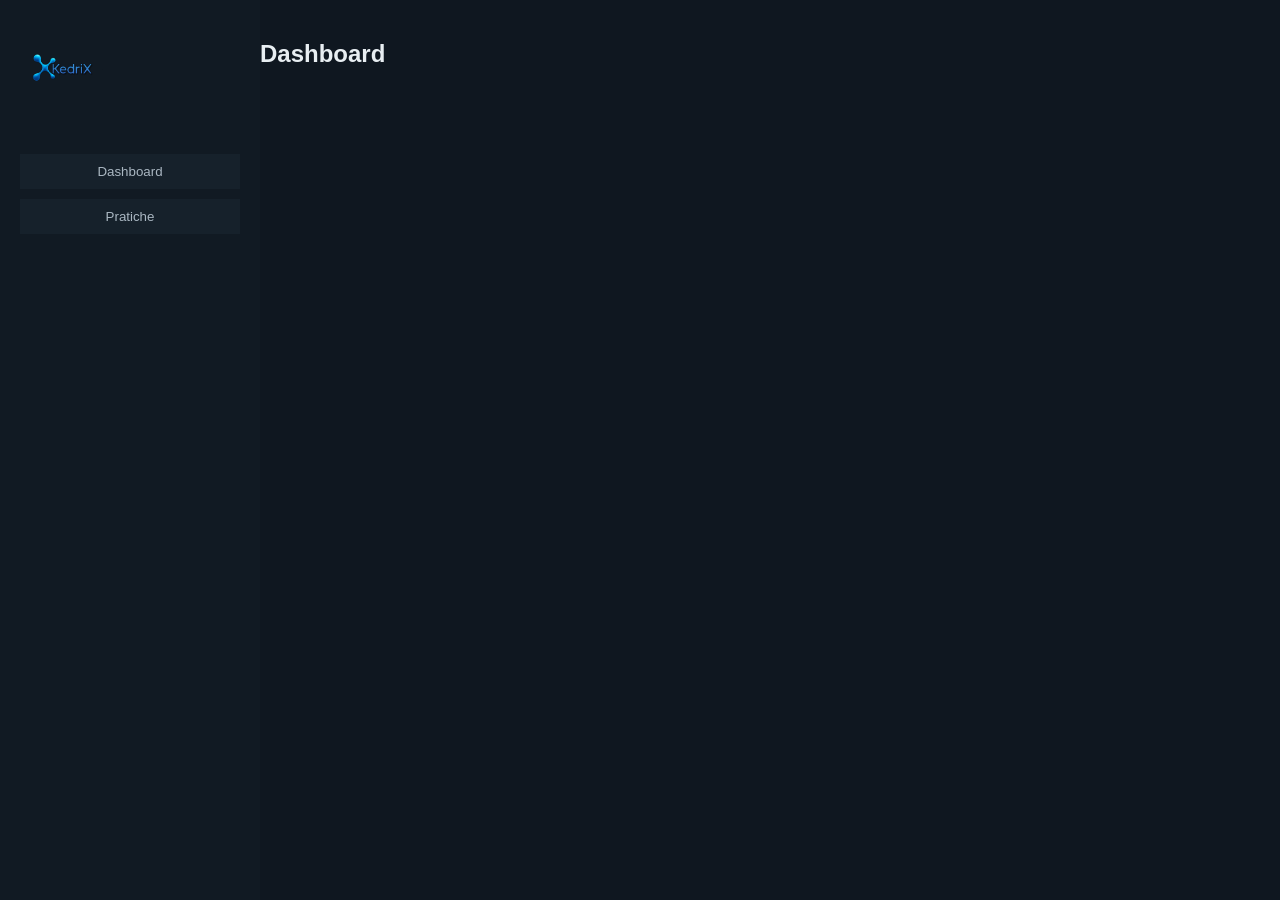
==== public/index.html @ 3a627d52 "Add files via upload" ====
<!DOCTYPE html>
<html lang="it">
<head>
<meta charset="UTF-8">
<meta name="viewport" content="width=device-width, initial-scale=1">
<title>LogiWise</title>
<link rel="manifest" href="./manifest.json">
<link rel="stylesheet" href="./style.css">
</head>
<body>
<div id="app">
  <aside class="sidebar">
    <img src="../brand/kedrix.svg" class="logo">
    <nav>
      <button data-route="dashboard">Dashboard</button>
      <button data-route="practices">Pratiche</button>
    </nav>
  </aside>
  <main id="main"></main>
</div>
<script src="./app.js"></script>
</body>
</html>
---- public/style.css ----
body { margin:0; font-family:Arial; background:#0F1720; color:#E8EEF2; }
.sidebar { width:220px; position:fixed; height:100%; background:#111A23; padding:20px; }
.logo { width:100px; margin-bottom:20px; }
button { display:block; width:100%; margin:10px 0; padding:10px; background:#16212B; color:#AAB7C2; border:none; cursor:pointer; }
button:hover { background:#3C7A89; color:white; }
main { margin-left:240px; padding:20px; }
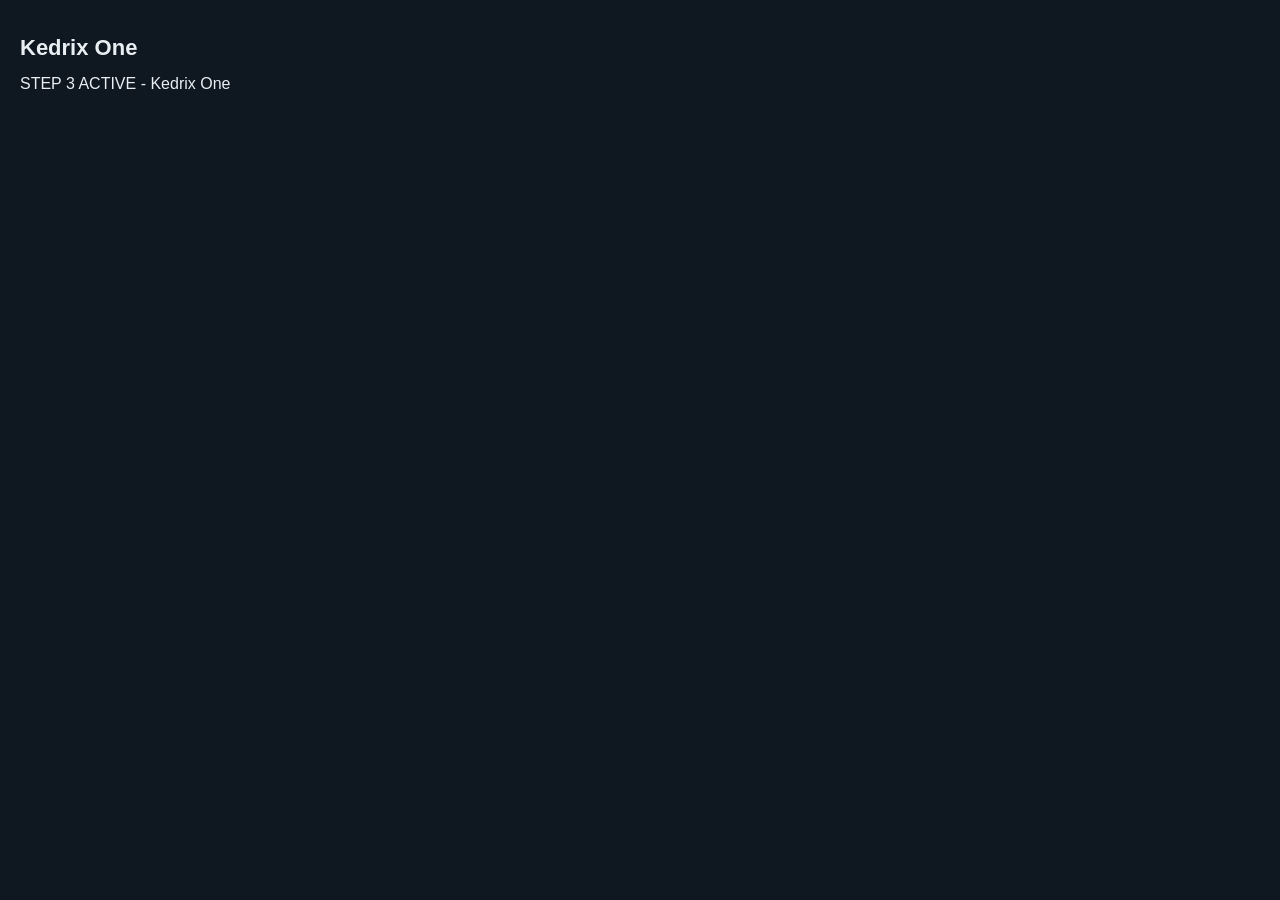
==== commit 0410f452: "Add files via upload" ====
--- a/public/index.html
+++ b/public/index.html
@@ -1,24 +1,26 @@
-
 <!DOCTYPE html>
 <html lang="it">
 <head>
 <meta charset="UTF-8">
-<meta name="viewport" content="width=device-width, initial-scale=1">
-<title>LogiWise</title>
-<link rel="manifest" href="./manifest.json">
+<meta name="viewport" content="width=device-width, initial-scale=1.0">
+<title>Kedrix One</title>
 <link rel="stylesheet" href="./style.css">
 </head>
 <body>
+
 <div id="app">
-  <aside class="sidebar">
-    <img src="../brand/kedrix.svg" class="logo">
-    <nav>
-      <button data-route="dashboard">Dashboard</button>
-      <button data-route="practices">Pratiche</button>
-    </nav>
-  </aside>
-  <main id="main"></main>
+  <h1>Kedrix One</h1>
+  <div id="mainContent"></div>
 </div>
-<script src="./app.js"></script>
+
+<div id="appToastRegion"></div>
+
+<script src="./js/storage.js"></script>
+<script src="./js/data.js"></script>
+<script src="./js/utils.js"></script>
+<script src="./js/wisemind.js"></script>
+<script src="./js/templates.js"></script>
+<script src="./js/app.js"></script>
+
 </body>
 </html>
--- a/public/style.css
+++ b/public/style.css
@@ -1,7 +1,2 @@
-
-body { margin:0; font-family:Arial; background:#0F1720; color:#E8EEF2; }
-.sidebar { width:220px; position:fixed; height:100%; background:#111A23; padding:20px; }
-.logo { width:100px; margin-bottom:20px; }
-button { display:block; width:100%; margin:10px 0; padding:10px; background:#16212B; color:#AAB7C2; border:none; cursor:pointer; }
-button:hover { background:#3C7A89; color:white; }
-main { margin-left:240px; padding:20px; }
+body{background:#0f1720;color:#e8eef2;font-family:Arial;margin:0;padding:20px}
+h1{font-size:22px}
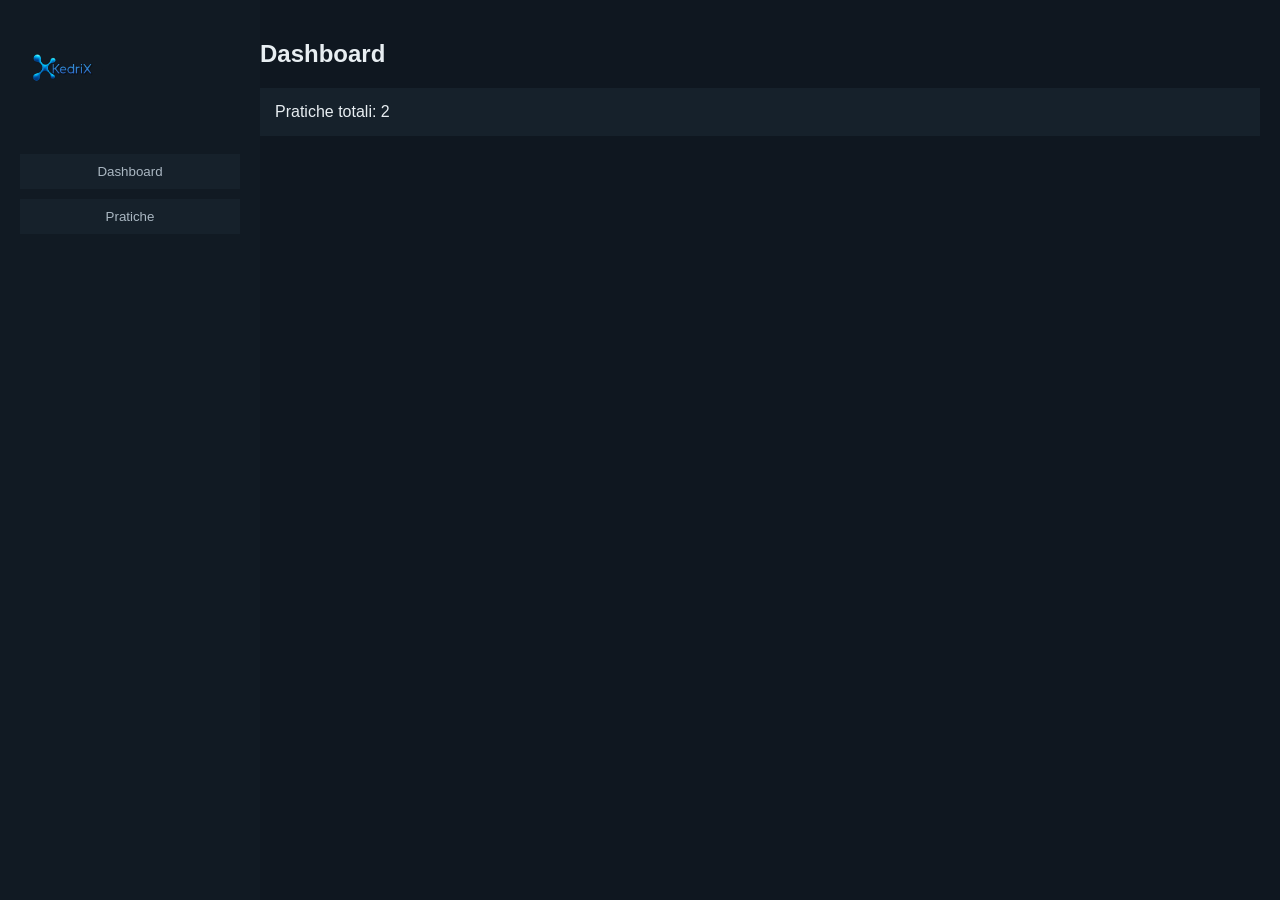
==== commit 1e3874d2: "Add files via upload" ====
--- a/public/index.html
+++ b/public/index.html
@@ -3,24 +3,20 @@
 <head>
 <meta charset="UTF-8">
 <meta name="viewport" content="width=device-width, initial-scale=1.0">
-<title>Kedrix One</title>
+<title>LogiWise</title>
 <link rel="stylesheet" href="./style.css">
 </head>
 <body>
-
 <div id="app">
-  <h1>Kedrix One</h1>
-  <div id="mainContent"></div>
+<aside class="sidebar">
+<img src="../brand/kedrix.svg" class="logo">
+<nav>
+<button data-route="dashboard">Dashboard</button>
+<button data-route="practices">Pratiche</button>
+</nav>
+</aside>
+<main id="main"></main>
 </div>
-
-<div id="appToastRegion"></div>
-
-<script src="./js/storage.js"></script>
-<script src="./js/data.js"></script>
-<script src="./js/utils.js"></script>
-<script src="./js/wisemind.js"></script>
-<script src="./js/templates.js"></script>
-<script src="./js/app.js"></script>
-
+<script src="./app.js"></script>
 </body>
-</html>
+</html>
--- a/public/style.css
+++ b/public/style.css
@@ -1,2 +1,7 @@
-body{background:#0f1720;color:#e8eef2;font-family:Arial;margin:0;padding:20px}
-h1{font-size:22px}
+body{margin:0;font-family:Arial;background:#0F1720;color:#E8EEF2}
+.sidebar{width:220px;position:fixed;height:100%;background:#111A23;padding:20px}
+.logo{width:100px;margin-bottom:20px}
+button{display:block;width:100%;margin:10px 0;padding:10px;background:#16212B;color:#AAB7C2;border:none;cursor:pointer}
+button:hover{background:#3C7A89;color:white}
+main{margin-left:240px;padding:20px}
+.card{background:#16212B;padding:15px;margin-bottom:10px}
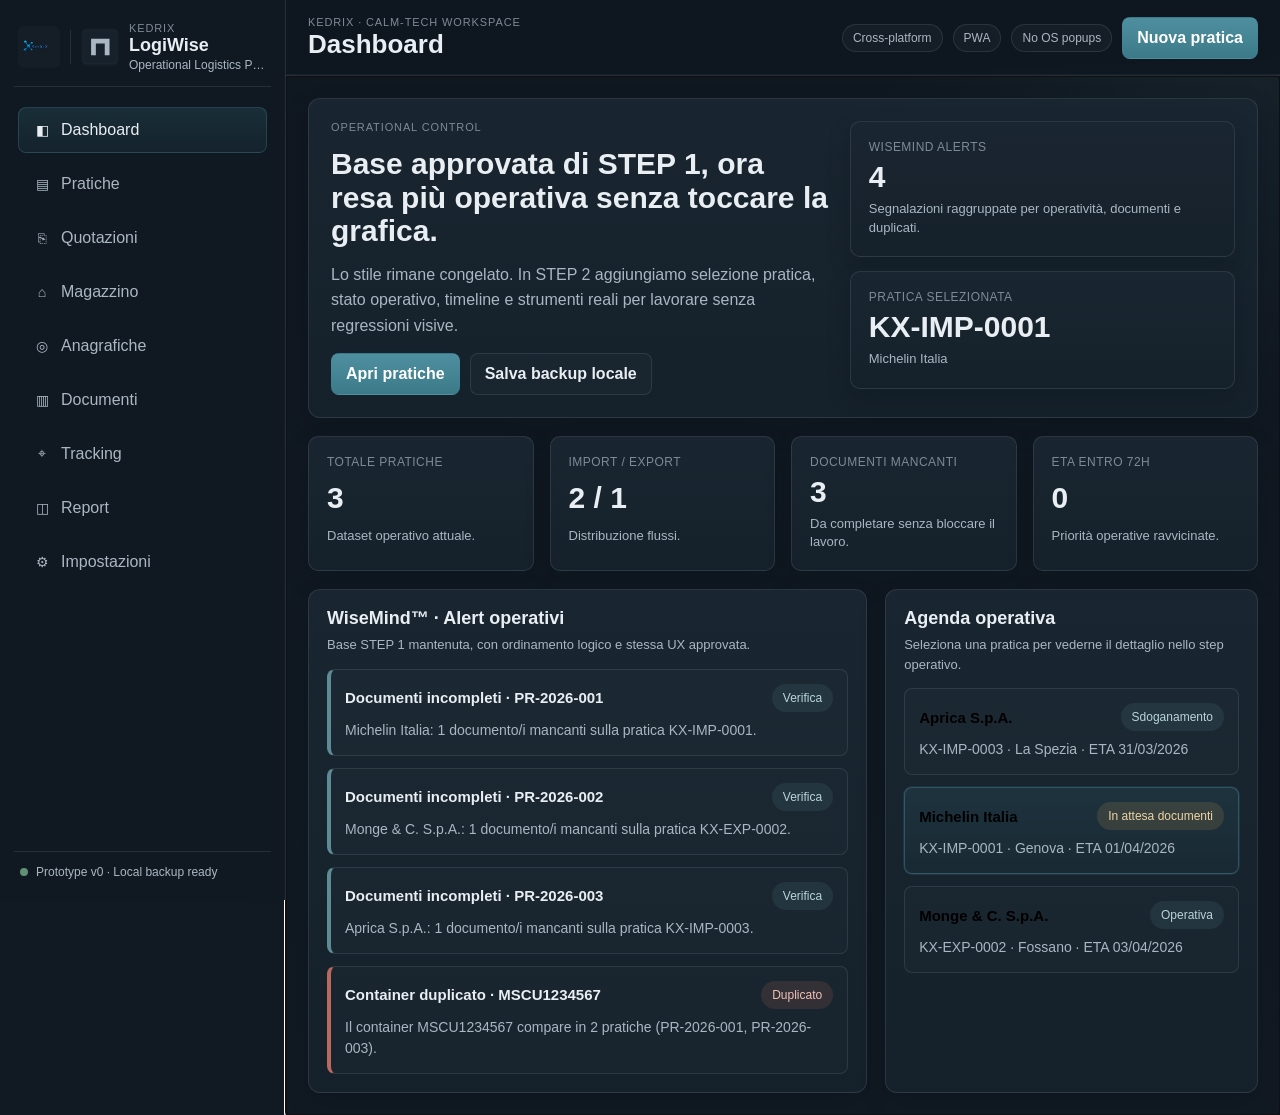
==== commit c0459768: "Add files via upload" ====
--- a/public/index.html
+++ b/public/index.html
@@ -1,22 +1,102 @@
 <!DOCTYPE html>
 <html lang="it">
 <head>
-<meta charset="UTF-8">
-<meta name="viewport" content="width=device-width, initial-scale=1.0">
-<title>LogiWise</title>
-<link rel="stylesheet" href="./style.css">
+  <meta charset="UTF-8" />
+  <meta name="viewport" content="width=device-width, initial-scale=1, viewport-fit=cover" />
+  <title>LogiWise | Kedrix</title>
+  <meta name="description" content="LogiWise by Kedrix - Logistics operating platform prototype." />
+  <meta name="theme-color" content="#111A23" />
+  <meta name="apple-mobile-web-app-capable" content="yes" />
+  <meta name="apple-mobile-web-app-status-bar-style" content="default" />
+  <link rel="manifest" href="./manifest.json" />
+  <link rel="icon" type="image/svg+xml" href="../brand/kedrix.svg" />
+  <link rel="stylesheet" href="./style.css" />
 </head>
 <body>
-<div id="app">
-<aside class="sidebar">
-<img src="../brand/kedrix.svg" class="logo">
-<nav>
-<button data-route="dashboard">Dashboard</button>
-<button data-route="practices">Pratiche</button>
-</nav>
-</aside>
-<main id="main"></main>
-</div>
-<script src="./app.js"></script>
+  <div class="app-shell">
+    <aside id="sidebar" class="sidebar" aria-label="Navigazione principale">
+      <div class="sidebar-brand">
+        <div class="brand-stack">
+          <img src="../brand/kedrix.svg" alt="Kedrix" class="brand-kedrix" width="42" height="42" />
+          <div class="brand-divider" aria-hidden="true"></div>
+          <img src="../brand/logiwise-placeholder.svg" alt="LogiWise placeholder" class="brand-logiwise" width="38" height="38" />
+          <div class="brand-text">
+            <div class="brand-company">Kedrix</div>
+            <div class="brand-product">LogiWise</div>
+            <div class="brand-subtitle">Operational Logistics Platform</div>
+          </div>
+        </div>
+        <button id="sidebarCloseBtn" class="icon-button mobile-only" type="button" aria-label="Chiudi menu">✕</button>
+      </div>
+
+      <nav class="nav-grid" aria-label="Moduli applicazione">
+        <button class="nav-tab active" data-route="dashboard" type="button"><span class="nav-icon">◧</span><span>Dashboard</span></button>
+        <button class="nav-tab" data-route="practices" type="button"><span class="nav-icon">▤</span><span>Pratiche</span></button>
+        <button class="nav-tab" data-route="quotes" type="button"><span class="nav-icon">⎘</span><span>Quotazioni</span></button>
+        <button class="nav-tab" data-route="warehouse" type="button"><span class="nav-icon">⌂</span><span>Magazzino</span></button>
+        <button class="nav-tab" data-route="contacts" type="button"><span class="nav-icon">◎</span><span>Anagrafiche</span></button>
+        <button class="nav-tab" data-route="documents" type="button"><span class="nav-icon">▥</span><span>Documenti</span></button>
+        <button class="nav-tab" data-route="tracking" type="button"><span class="nav-icon">⌖</span><span>Tracking</span></button>
+        <button class="nav-tab" data-route="reports" type="button"><span class="nav-icon">◫</span><span>Report</span></button>
+        <button class="nav-tab" data-route="settings" type="button"><span class="nav-icon">⚙</span><span>Impostazioni</span></button>
+      </nav>
+
+      <div class="sidebar-footer">
+        <div class="sidebar-status">
+          <span class="status-dot"></span>
+          <span>Prototype v0 · Local backup ready</span>
+        </div>
+      </div>
+    </aside>
+
+    <div id="sidebarBackdrop" class="sidebar-backdrop" hidden></div>
+
+    <div class="workspace">
+      <header class="topbar">
+        <div class="topbar-left">
+          <button id="sidebarOpenBtn" class="icon-button mobile-only" type="button" aria-label="Apri menu">☰</button>
+          <div>
+            <div class="eyebrow">Kedrix · Calm-tech workspace</div>
+            <h1 id="pageTitle" class="page-title">Dashboard</h1>
+          </div>
+        </div>
+
+        <div class="topbar-right">
+          <div class="topbar-pills">
+            <span class="soft-pill">Cross-platform</span>
+            <span class="soft-pill">PWA</span>
+            <span class="soft-pill">No OS popups</span>
+          </div>
+          <button id="quickAddBtn" class="primary-button" type="button">Nuova pratica</button>
+        </div>
+      </header>
+
+      <main id="mainContent" class="main-content" tabindex="-1" aria-live="polite"></main>
+    </div>
+  </div>
+
+  <section id="appToastRegion" class="toast-region" aria-live="polite" aria-atomic="true"></section>
+
+  <template id="emptyModuleTemplate">
+    <section class="view-stack">
+      <section class="hero-panel">
+        <div class="hero-content">
+          <span class="eyebrow">Module planned</span>
+          <h2 class="hero-title">Modulo in roadmap</h2>
+          <p class="hero-text">
+            Questo modulo è predisposto a livello di navigazione, stile e architettura.
+            In STEP 1 non viene implementata la logica operativa per mantenere il rilascio pulito,
+            testabile e senza regressioni.
+          </p>
+          <div class="action-row">
+            <button class="primary-button" type="button" data-action-route="dashboard">Torna alla dashboard</button>
+            <button class="secondary-button" type="button" data-action-route="practices">Apri pratiche</button>
+          </div>
+        </div>
+      </section>
+    </section>
+  </template>
+
+  <script src="./app.js"></script>
 </body>
-</html>+</html>
--- a/public/style.css
+++ b/public/style.css
@@ -1,7 +1,827 @@
-body{margin:0;font-family:Arial;background:#0F1720;color:#E8EEF2}
-.sidebar{width:220px;position:fixed;height:100%;background:#111A23;padding:20px}
-.logo{width:100px;margin-bottom:20px}
-button{display:block;width:100%;margin:10px 0;padding:10px;background:#16212B;color:#AAB7C2;border:none;cursor:pointer}
-button:hover{background:#3C7A89;color:white}
-main{margin-left:240px;padding:20px}
-.card{background:#16212B;padding:15px;margin-bottom:10px}
+:root {
+  --bg: #0F1720;
+  --bg-alt: #111A23;
+  --panel: #16212B;
+  --panel-2: #1A2631;
+  --panel-3: #20303C;
+  --line: rgba(168, 183, 194, 0.14);
+  --line-strong: rgba(168, 183, 194, 0.22);
+
+  --text: #E8EEF2;
+  --text-soft: #AAB7C2;
+  --text-muted: #7E8B97;
+
+  --accent: #3C7A89;
+  --accent-2: #4E8F9F;
+  --accent-soft: rgba(60, 122, 137, 0.16);
+
+  --success: #5F8F76;
+  --warning: #C79A52;
+  --danger: #B96A5F;
+  --info: #5E8C96;
+
+  --radius-sm: 8px;
+  --radius-md: 10px;
+  --radius-lg: 12px;
+
+  --shadow: 0 10px 24px rgba(7, 12, 18, 0.18);
+  --sidebar-width: 286px;
+
+  --font-ui: Inter, "Segoe UI", Roboto, Arial, sans-serif;
+  --fast: 180ms ease;
+}
+
+*,
+*::before,
+*::after { box-sizing: border-box; }
+
+html {
+  -webkit-text-size-adjust: 100%;
+  text-size-adjust: 100%;
+  scroll-behavior: smooth;
+}
+
+body {
+  margin: 0;
+  min-height: 100vh;
+  background:
+    radial-gradient(circle at top right, rgba(94, 140, 150, 0.10), transparent 24%),
+    linear-gradient(180deg, #0F1720 0%, #111A23 100%);
+  color: var(--text);
+  font-family: var(--font-ui);
+}
+
+button,
+input,
+select,
+textarea {
+  font: inherit;
+}
+
+button { cursor: pointer; }
+img { display: block; max-width: 100%; }
+[hidden] { display: none !important; }
+
+.app-shell { min-height: 100vh; }
+
+.sidebar {
+  position: fixed;
+  inset: 0 auto 0 0;
+  width: var(--sidebar-width);
+  background: rgba(17, 26, 35, 0.98);
+  border-right: 1px solid var(--line);
+  padding: 18px 14px;
+  display: flex;
+  flex-direction: column;
+  gap: 16px;
+  z-index: 50;
+  backdrop-filter: blur(10px);
+}
+
+.sidebar-brand {
+  display: flex;
+  justify-content: space-between;
+  align-items: flex-start;
+  gap: 10px;
+  padding: 4px 4px 14px;
+  border-bottom: 1px solid var(--line);
+}
+
+.brand-stack {
+  display: grid;
+  grid-template-columns: auto 1px auto 1fr;
+  align-items: center;
+  gap: 10px;
+  min-width: 0;
+}
+
+.brand-kedrix {
+  width: 42px;
+  height: 42px;
+  object-fit: contain;
+}
+
+.brand-divider {
+  width: 1px;
+  height: 34px;
+  background: var(--line);
+}
+
+.brand-logiwise {
+  width: 38px;
+  height: 38px;
+  object-fit: contain;
+}
+
+.brand-text {
+  min-width: 0;
+  display: grid;
+  gap: 2px;
+}
+
+.brand-company {
+  font-size: 11px;
+  text-transform: uppercase;
+  letter-spacing: 0.08em;
+  color: var(--text-muted);
+}
+
+.brand-product {
+  font-size: 18px;
+  font-weight: 700;
+  line-height: 1.1;
+}
+
+.brand-subtitle {
+  font-size: 12px;
+  color: var(--text-soft);
+  white-space: nowrap;
+  overflow: hidden;
+  text-overflow: ellipsis;
+}
+
+.nav-grid {
+  display: grid;
+  gap: 8px;
+  padding: 4px;
+}
+
+.nav-tab {
+  min-height: 46px;
+  width: 100%;
+  display: grid;
+  grid-template-columns: 18px 1fr;
+  gap: 10px;
+  align-items: center;
+  text-align: left;
+  padding: 0 14px;
+  border: 1px solid transparent;
+  border-radius: 8px;
+  background: transparent;
+  color: var(--text-soft);
+  transition:
+    background var(--fast),
+    border-color var(--fast),
+    color var(--fast),
+    transform var(--fast);
+}
+
+.nav-tab:hover,
+.nav-tab:focus-visible {
+  background: rgba(60, 122, 137, 0.10);
+  border-color: rgba(78, 143, 159, 0.24);
+  color: var(--text);
+  outline: none;
+  transform: translateX(2px);
+}
+
+.nav-tab.active {
+  background: linear-gradient(180deg, rgba(60, 122, 137, 0.22), rgba(60, 122, 137, 0.10));
+  border-color: rgba(78, 143, 159, 0.28);
+  color: var(--text);
+}
+
+.nav-icon {
+  display: inline-flex;
+  justify-content: center;
+  font-size: 14px;
+}
+
+.sidebar-footer {
+  margin-top: auto;
+  padding: 10px 6px 2px;
+  border-top: 1px solid var(--line);
+}
+
+.sidebar-status {
+  display: inline-flex;
+  align-items: center;
+  gap: 8px;
+  color: var(--text-soft);
+  font-size: 12px;
+}
+
+.status-dot {
+  width: 8px;
+  height: 8px;
+  background: var(--success);
+  border-radius: 999px;
+}
+
+.sidebar-backdrop {
+  position: fixed;
+  inset: 0;
+  background: rgba(10, 14, 18, 0.50);
+  z-index: 40;
+}
+
+.workspace {
+  margin-left: var(--sidebar-width);
+  min-height: 100vh;
+  display: flex;
+  flex-direction: column;
+}
+
+.topbar {
+  position: sticky;
+  top: 0;
+  z-index: 30;
+  min-height: 76px;
+  padding: 14px 22px;
+  display: flex;
+  align-items: center;
+  justify-content: space-between;
+  gap: 18px;
+  background: rgba(15, 23, 32, 0.92);
+  border-bottom: 1px solid var(--line);
+  backdrop-filter: blur(12px);
+}
+
+.topbar-left,
+.topbar-right,
+.topbar-pills {
+  display: flex;
+  align-items: center;
+  gap: 10px;
+  flex-wrap: wrap;
+}
+
+.eyebrow {
+  font-size: 11px;
+  text-transform: uppercase;
+  letter-spacing: 0.08em;
+  color: var(--text-muted);
+}
+
+.page-title {
+  margin: 2px 0 0;
+  font-size: 26px;
+  line-height: 1.1;
+  font-weight: 700;
+}
+
+.main-content {
+  padding: 22px;
+  width: 100%;
+}
+
+.view-stack {
+  display: grid;
+  gap: 18px;
+}
+
+.hero-panel,
+.panel,
+.stat-card,
+.table-panel,
+.form-panel,
+.toast,
+.empty-module {
+  background: linear-gradient(180deg, rgba(26, 38, 49, 0.96), rgba(22, 33, 43, 0.96));
+  border: 1px solid var(--line);
+  box-shadow: var(--shadow);
+}
+
+.hero-panel {
+  display: grid;
+  grid-template-columns: 1.3fr 1fr;
+  gap: 18px;
+  padding: 22px;
+  border-radius: 12px;
+}
+
+.hero-content,
+.hero-side {
+  display: grid;
+  gap: 14px;
+  align-content: start;
+}
+
+.hero-title {
+  margin: 0;
+  font-size: 30px;
+  line-height: 1.12;
+  font-weight: 700;
+}
+
+.hero-text {
+  margin: 0;
+  color: var(--text-soft);
+  line-height: 1.6;
+}
+
+.action-row {
+  display: flex;
+  align-items: center;
+  gap: 10px;
+  flex-wrap: wrap;
+}
+
+.stat-grid {
+  display: grid;
+  grid-template-columns: repeat(4, minmax(0, 1fr));
+  gap: 16px;
+}
+
+.stat-card {
+  border-radius: 10px;
+  padding: 18px;
+  display: grid;
+  gap: 8px;
+  min-height: 118px;
+}
+
+.stat-label {
+  font-size: 12px;
+  color: var(--text-muted);
+  text-transform: uppercase;
+  letter-spacing: 0.04em;
+}
+
+.stat-value {
+  font-size: 30px;
+  line-height: 1;
+  font-weight: 700;
+}
+
+.stat-hint {
+  color: var(--text-soft);
+  font-size: 13px;
+  line-height: 1.45;
+}
+
+.two-col {
+  display: grid;
+  grid-template-columns: 1.2fr 0.8fr;
+  gap: 18px;
+}
+
+.panel,
+.table-panel,
+.form-panel,
+.empty-module {
+  border-radius: 12px;
+  padding: 18px;
+}
+
+.panel-head {
+  display: flex;
+  justify-content: space-between;
+  align-items: flex-start;
+  gap: 12px;
+  margin-bottom: 14px;
+}
+
+.panel-title {
+  margin: 0;
+  font-size: 18px;
+  font-weight: 700;
+}
+
+.panel-subtitle {
+  margin: 6px 0 0;
+  color: var(--text-soft);
+  font-size: 13px;
+  line-height: 1.5;
+}
+
+.alert-list,
+.activity-list {
+  display: grid;
+  gap: 12px;
+}
+
+.alert-item,
+.activity-item {
+  border: 1px solid var(--line);
+  background: rgba(255,255,255,0.015);
+  border-radius: 8px;
+  padding: 14px;
+}
+
+.alert-item {
+  border-left-width: 4px;
+}
+
+.alert-item.info { border-left-color: var(--info); }
+.alert-item.warning { border-left-color: var(--warning); }
+.alert-item.danger { border-left-color: var(--danger); }
+.alert-item.success { border-left-color: var(--success); }
+
+.alert-top,
+.activity-top {
+  display: flex;
+  justify-content: space-between;
+  gap: 10px;
+  align-items: center;
+  flex-wrap: wrap;
+}
+
+.alert-title,
+.activity-title {
+  font-size: 15px;
+  font-weight: 700;
+}
+
+.alert-text,
+.activity-text {
+  margin-top: 8px;
+  color: var(--text-soft);
+  font-size: 14px;
+  line-height: 1.5;
+}
+
+.table-wrap {
+  width: 100%;
+  overflow-x: auto;
+  border: 1px solid var(--line);
+  border-radius: 8px;
+}
+
+.table {
+  width: 100%;
+  min-width: 900px;
+  border-collapse: collapse;
+}
+
+.table th,
+.table td {
+  padding: 14px 14px;
+  text-align: left;
+  border-bottom: 1px solid var(--line);
+  vertical-align: top;
+}
+
+.table th {
+  font-size: 12px;
+  text-transform: uppercase;
+  letter-spacing: 0.05em;
+  color: var(--text-muted);
+  background: rgba(255,255,255,0.02);
+}
+
+.table td {
+  font-size: 14px;
+  color: var(--text);
+}
+
+.table tr:last-child td { border-bottom: none; }
+
+.form-grid {
+  display: grid;
+  grid-template-columns: repeat(2, minmax(0,1fr));
+  gap: 14px;
+}
+
+.field {
+  display: grid;
+  gap: 8px;
+}
+
+.field.full { grid-column: 1 / -1; }
+
+.field label {
+  font-size: 13px;
+  color: var(--text-soft);
+  font-weight: 600;
+}
+
+.field input,
+.field select,
+.field textarea {
+  min-height: 46px;
+  width: 100%;
+  border-radius: 8px;
+  border: 1px solid var(--line);
+  background: rgba(255,255,255,0.025);
+  color: var(--text);
+  padding: 12px 12px;
+  transition: border-color var(--fast), background var(--fast), box-shadow var(--fast);
+}
+
+.field textarea {
+  min-height: 98px;
+  resize: vertical;
+}
+
+.field input:hover,
+.field select:hover,
+.field textarea:hover {
+  border-color: rgba(78, 143, 159, 0.22);
+}
+
+.field input:focus-visible,
+.field select:focus-visible,
+.field textarea:focus-visible,
+.primary-button:focus-visible,
+.secondary-button:focus-visible,
+.icon-button:focus-visible,
+.nav-tab:focus-visible {
+  outline: none;
+  border-color: rgba(78, 143, 159, 0.46);
+  box-shadow: 0 0 0 3px rgba(78, 143, 159, 0.16);
+}
+
+.primary-button,
+.secondary-button,
+.icon-button,
+.badge,
+.soft-pill {
+  border: 1px solid transparent;
+}
+
+.primary-button,
+.secondary-button {
+  min-height: 42px;
+  padding: 0 14px;
+  border-radius: 8px;
+  font-weight: 600;
+  transition: background var(--fast), border-color var(--fast), transform var(--fast), color var(--fast);
+}
+
+.primary-button {
+  background: linear-gradient(180deg, var(--accent-2), var(--accent));
+  color: white;
+}
+
+.primary-button:hover {
+  transform: translateY(-1px);
+  filter: brightness(1.02);
+}
+
+.secondary-button {
+  background: rgba(255,255,255,0.02);
+  border-color: var(--line);
+  color: var(--text);
+}
+
+.secondary-button:hover {
+  transform: translateY(-1px);
+  background: rgba(60, 122, 137, 0.08);
+  border-color: rgba(78, 143, 159, 0.28);
+}
+
+.icon-button {
+  width: 40px;
+  height: 40px;
+  border-radius: 8px;
+  background: rgba(255,255,255,0.02);
+  color: var(--text);
+  border-color: var(--line);
+}
+
+.badge,
+.soft-pill {
+  display: inline-flex;
+  align-items: center;
+  justify-content: center;
+  min-height: 28px;
+  padding: 4px 10px;
+  border-radius: 999px;
+  font-size: 12px;
+  white-space: nowrap;
+}
+
+.soft-pill {
+  background: rgba(255,255,255,0.03);
+  border-color: var(--line);
+  color: var(--text-soft);
+}
+
+.badge.info { background: rgba(94, 140, 150, 0.14); color: #b9d4db; }
+.badge.warning { background: rgba(199, 154, 82, 0.16); color: #eed4a6; }
+.badge.danger { background: rgba(185, 106, 95, 0.16); color: #f0c1b8; }
+.badge.success { background: rgba(95, 143, 118, 0.16); color: #c7e0d0; }
+
+.meta-note {
+  color: var(--text-soft);
+  font-size: 13px;
+  line-height: 1.55;
+}
+
+.toast-region {
+  position: fixed;
+  right: 18px;
+  bottom: 18px;
+  z-index: 100;
+  display: grid;
+  gap: 10px;
+  width: min(360px, calc(100vw - 24px));
+}
+
+.toast {
+  border-radius: 10px;
+  padding: 14px 16px;
+  display: grid;
+  gap: 6px;
+}
+
+.toast-title {
+  font-size: 14px;
+  font-weight: 700;
+}
+
+.toast-text {
+  font-size: 13px;
+  color: var(--text-soft);
+  line-height: 1.45;
+}
+
+.mobile-only { display: none; }
+
+@media (max-width: 1180px) {
+  .stat-grid { grid-template-columns: repeat(2, minmax(0,1fr)); }
+  .hero-panel,
+  .two-col { grid-template-columns: 1fr; }
+}
+
+@media (max-width: 980px) {
+  .workspace { margin-left: 0; }
+  .sidebar {
+    transform: translateX(-100%);
+    transition: transform var(--fast);
+  }
+  .sidebar.open { transform: translateX(0); }
+  .mobile-only { display: inline-flex; align-items: center; justify-content: center; }
+  .topbar { padding: 14px 16px; }
+  .main-content { padding: 16px; }
+}
+
+@media (max-width: 720px) {
+  .stat-grid,
+  .form-grid { grid-template-columns: 1fr; }
+  .topbar-right .topbar-pills { display: none; }
+  .hero-title { font-size: 26px; }
+  .page-title { font-size: 22px; }
+  .table { min-width: 780px; }
+}
+
+@media (prefers-reduced-motion: reduce) {
+  * { animation: none !important; transition: none !important; scroll-behavior: auto !important; }
+}
+
+
+.brand-kedrix,
+.brand-logiwise {
+  background: rgba(255,255,255,0.02);
+  border-radius: 6px;
+}
+
+
+/* STEP 2 additions - built on frozen STEP 1 styling */
+.toolbar-panel {
+  background: linear-gradient(180deg, rgba(26, 38, 49, 0.96), rgba(22, 33, 43, 0.96));
+  border: 1px solid var(--line);
+  box-shadow: var(--shadow);
+  border-radius: 12px;
+  padding: 18px;
+}
+
+.toolbar-grid {
+  display: grid;
+  grid-template-columns: repeat(3, minmax(0, 1fr));
+  gap: 14px;
+}
+
+.three-col {
+  display: grid;
+  grid-template-columns: 1.15fr 0.95fr 0.9fr;
+  gap: 18px;
+}
+
+.list-scroll {
+  display: grid;
+  gap: 12px;
+  max-height: 640px;
+  overflow: auto;
+  padding-right: 4px;
+}
+
+.practice-card-button {
+  width: 100%;
+  text-align: left;
+  border: 1px solid var(--line);
+  cursor: pointer;
+  transition: background var(--fast), border-color var(--fast), transform var(--fast), box-shadow var(--fast);
+}
+
+.practice-card-button:hover {
+  border-color: rgba(78, 143, 159, 0.28);
+  background: rgba(60, 122, 137, 0.08);
+  transform: translateY(-1px);
+}
+
+.practice-card-button.is-selected {
+  border-color: rgba(78, 143, 159, 0.42);
+  background: linear-gradient(180deg, rgba(60, 122, 137, 0.18), rgba(60, 122, 137, 0.08));
+  box-shadow: 0 0 0 1px rgba(78, 143, 159, 0.16);
+}
+
+.detail-grid,
+.doc-grid,
+.timeline-list {
+  display: grid;
+  gap: 10px;
+}
+
+.detail-row {
+  display: grid;
+  grid-template-columns: 128px 1fr;
+  gap: 12px;
+  align-items: center;
+  border-bottom: 1px solid var(--line);
+  padding-bottom: 8px;
+}
+
+.detail-row:last-child {
+  border-bottom: 0;
+  padding-bottom: 0;
+}
+
+.detail-label {
+  font-size: 12px;
+  text-transform: uppercase;
+  letter-spacing: 0.05em;
+  color: var(--text-muted);
+}
+
+.detail-value {
+  color: var(--text);
+  font-size: 14px;
+}
+
+.doc-grid {
+  grid-template-columns: repeat(2, minmax(0, 1fr));
+  margin-top: 16px;
+}
+
+.doc-card {
+  display: flex;
+  align-items: center;
+  justify-content: space-between;
+  gap: 10px;
+  border: 1px solid var(--line);
+  border-radius: 8px;
+  padding: 12px;
+  background: rgba(255,255,255,0.015);
+}
+
+.doc-ok {
+  border-color: rgba(95, 143, 118, 0.20);
+}
+
+.doc-missing {
+  border-color: rgba(199, 154, 82, 0.20);
+}
+
+.panel-subsection {
+  margin-top: 16px;
+}
+
+.notes-box {
+  min-height: 62px;
+  border: 1px solid var(--line);
+  border-radius: 8px;
+  padding: 12px;
+  background: rgba(255,255,255,0.015);
+  color: var(--text-soft);
+  line-height: 1.55;
+}
+
+.timeline-item {
+  border-left: 2px solid rgba(78, 143, 159, 0.30);
+  padding: 4px 0 4px 12px;
+}
+
+.timeline-when {
+  font-size: 12px;
+  color: var(--text-muted);
+  margin-bottom: 4px;
+}
+
+.timeline-text {
+  font-size: 14px;
+  color: var(--text-soft);
+}
+
+@media (max-width: 1280px) {
+  .three-col {
+    grid-template-columns: 1fr;
+  }
+}
+
+@media (max-width: 980px) {
+  .toolbar-grid {
+    grid-template-columns: 1fr;
+  }
+}
+
+@media (max-width: 720px) {
+  .doc-grid {
+    grid-template-columns: 1fr;
+  }
+  .detail-row {
+    grid-template-columns: 1fr;
+    gap: 6px;
+  }
+}
